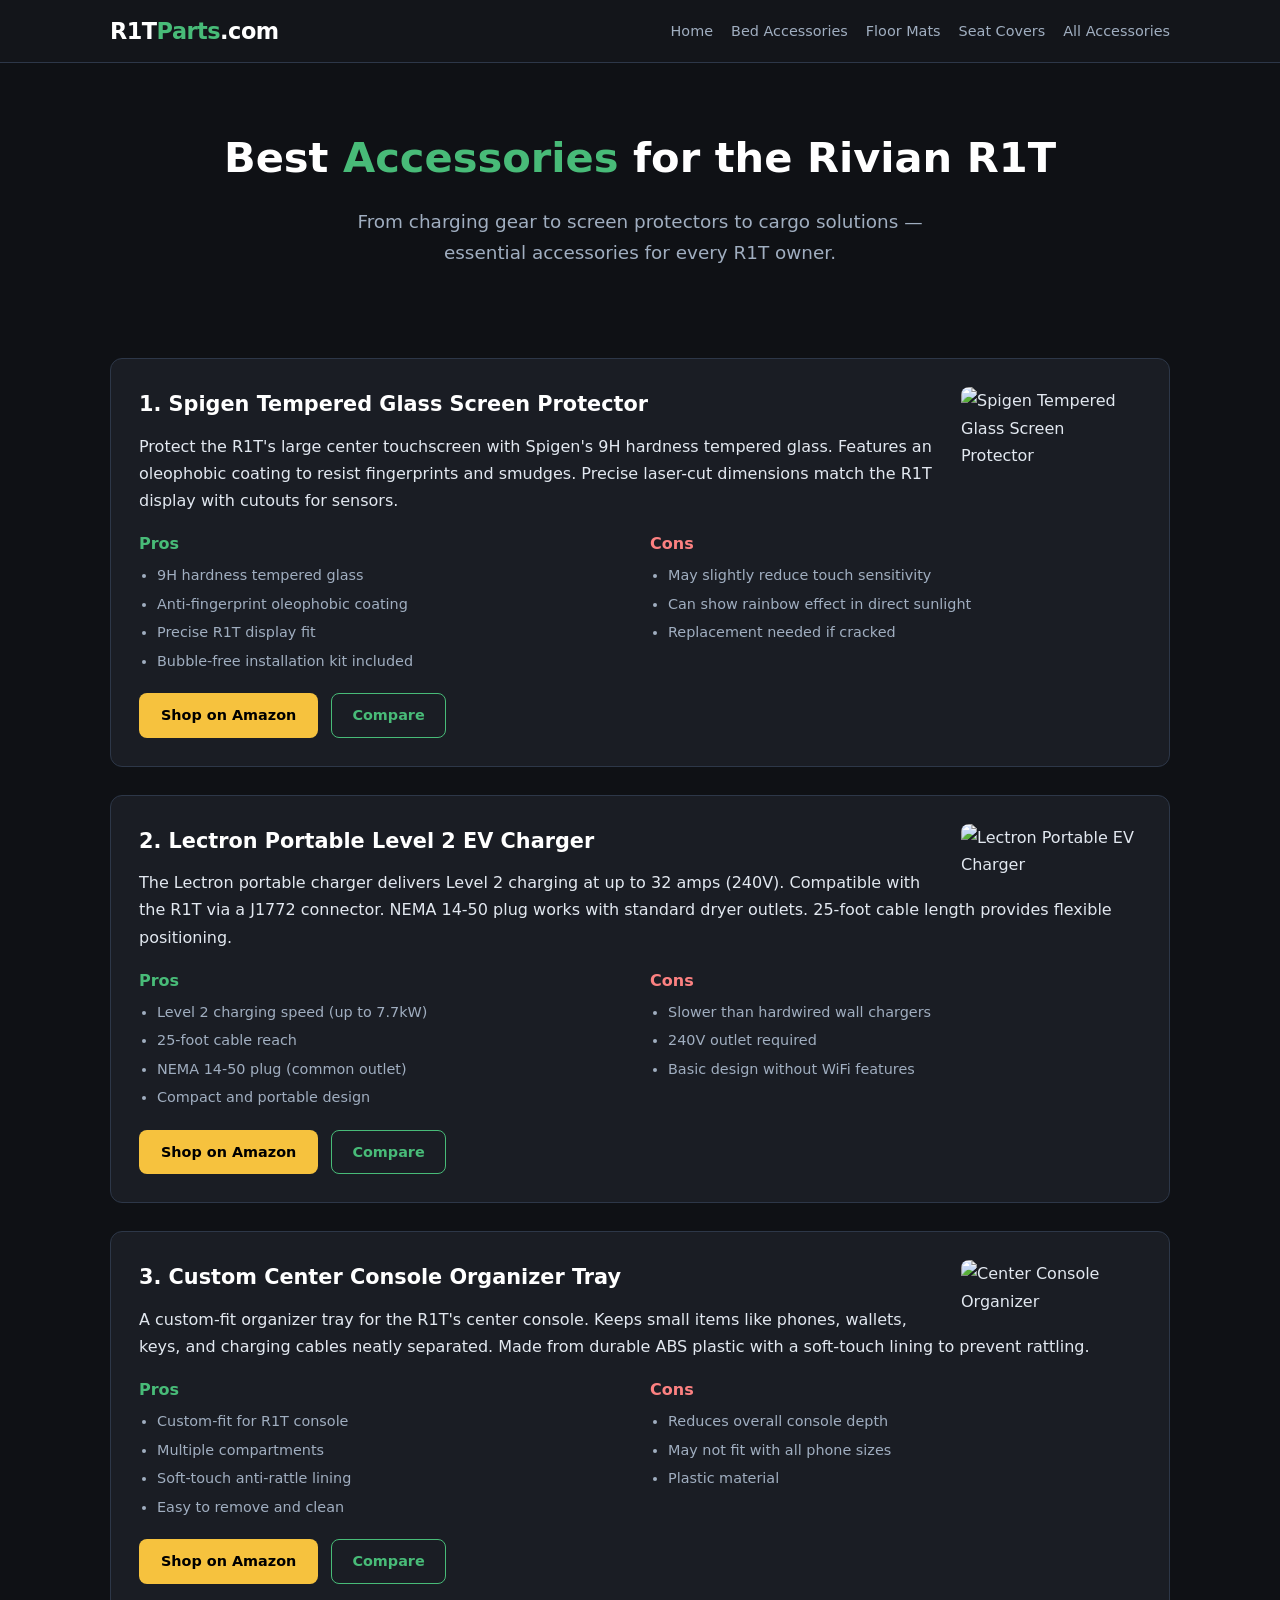
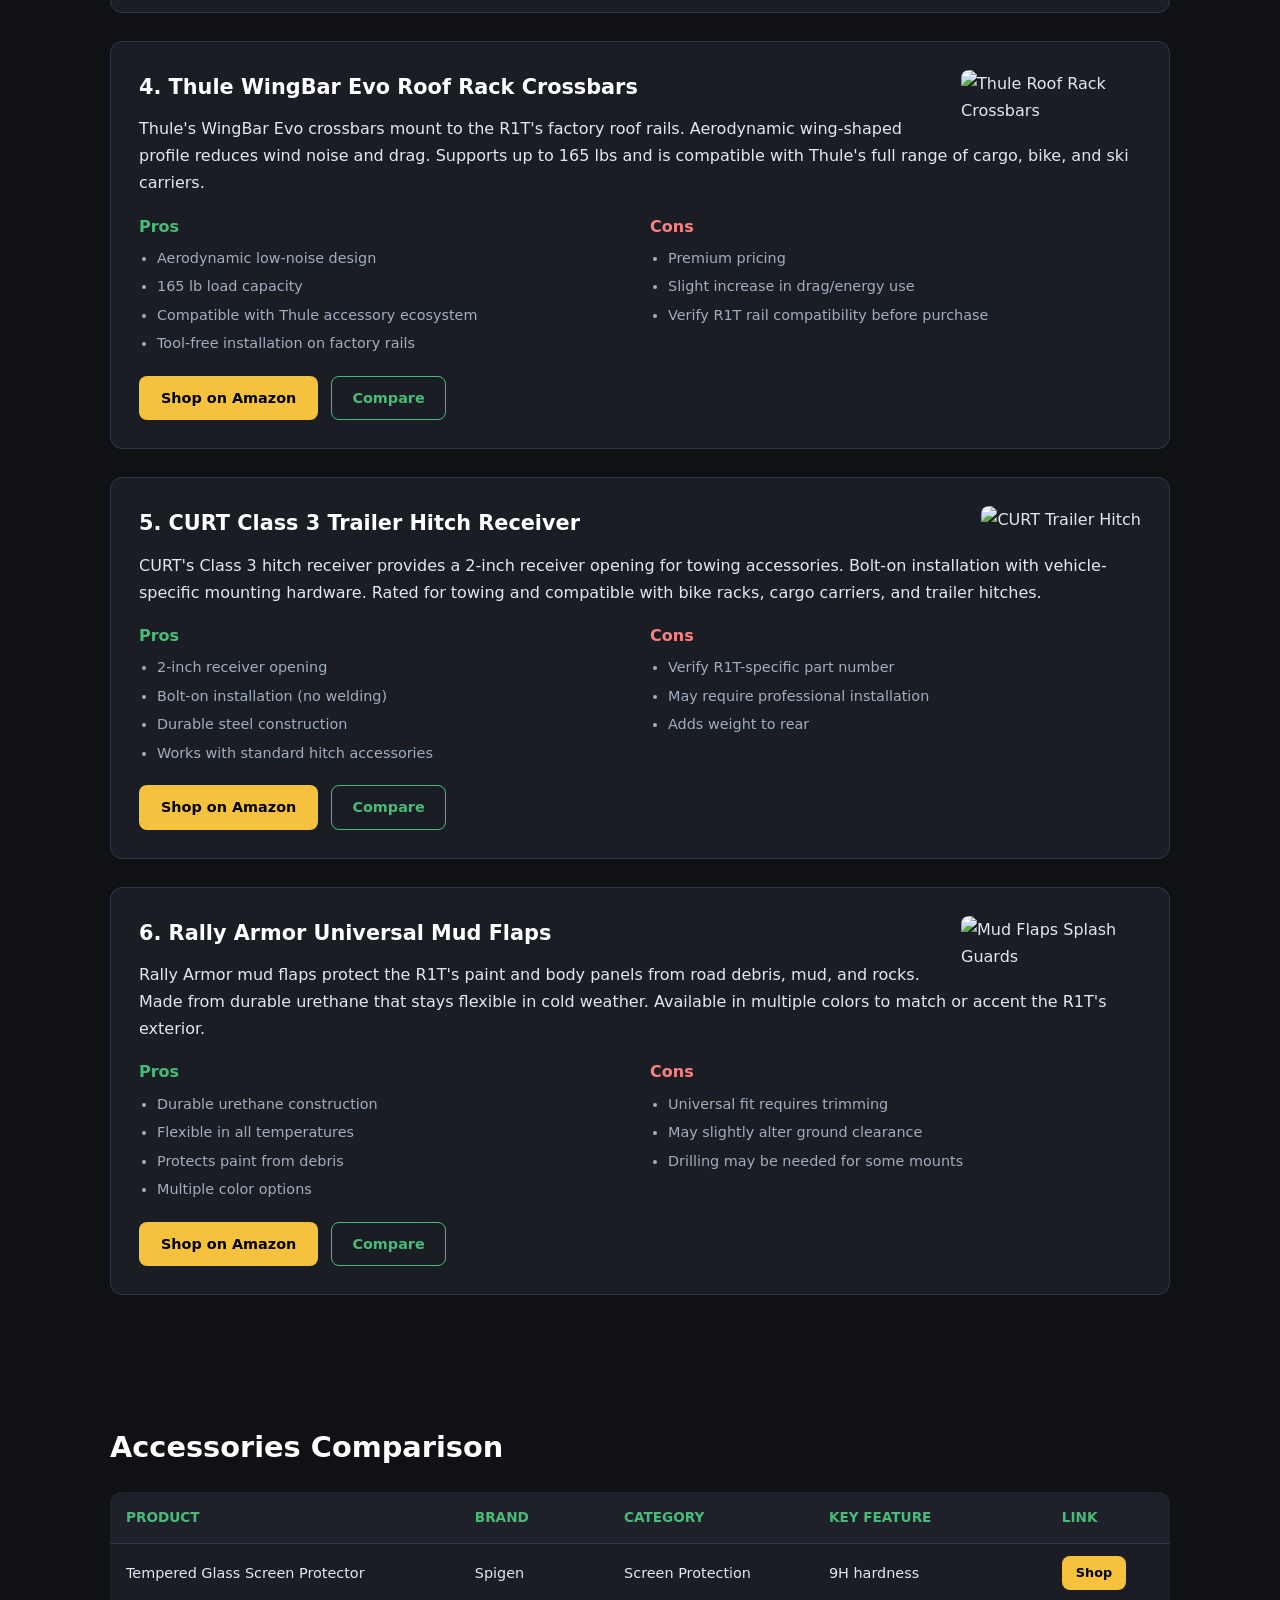
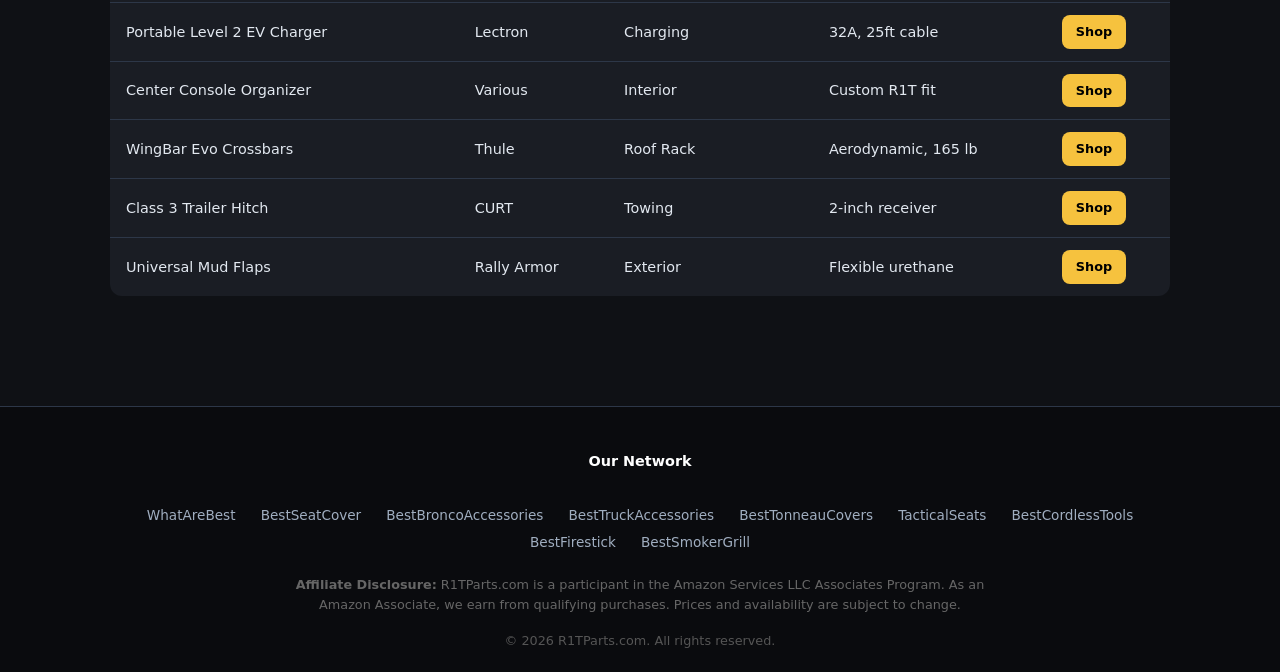
==== best-accessories.html @ c81ee78b "Build complete R1T Parts affiliate site - Homepage with top picks, comparison grid, category cards -" ====
<!DOCTYPE html>
<html lang="en">
<head>
<meta charset="UTF-8">
<meta name="viewport" content="width=device-width,initial-scale=1">
<title>Best Rivian R1T Accessories (2026) — Charging, Screen Protectors, Cargo &amp; More</title>
<meta name="description" content="Top accessories for the Rivian R1T: EV chargers, screen protectors, cargo organizers, roof racks, wheel accessories, and tow gear reviewed.">
<link rel="stylesheet" href="style.css">
</head>
<body>
<nav><div class="container"><a href="/" class="logo">R1T<span>Parts</span>.com</a><div class="links"><a href="/">Home</a><a href="best-bed-accessories.html">Bed Accessories</a><a href="best-floor-mats.html">Floor Mats</a><a href="best-seat-covers.html">Seat Covers</a><a href="best-accessories.html">All Accessories</a></div></div></nav>

<section class="hero">
<div class="container">
<h1>Best <span>Accessories</span> for the Rivian R1T</h1>
<p>From charging gear to screen protectors to cargo solutions — essential accessories for every R1T owner.</p>
</div>
</section>

<section class="section">
<div class="container">

<div class="review-card">
<div class="product-img"><img src="https://m.media-amazon.com/images/I/61MqTzaa9bL._AC_SL1500_.jpg" alt="Spigen Tempered Glass Screen Protector"></div>
<h3>1. Spigen Tempered Glass Screen Protector</h3>
<p>Protect the R1T's large center touchscreen with Spigen's 9H hardness tempered glass. Features an oleophobic coating to resist fingerprints and smudges. Precise laser-cut dimensions match the R1T display with cutouts for sensors.</p>
<div class="pros-cons">
<div class="pros"><h4>Pros</h4><ul><li>9H hardness tempered glass</li><li>Anti-fingerprint oleophobic coating</li><li>Precise R1T display fit</li><li>Bubble-free installation kit included</li></ul></div>
<div class="cons"><h4>Cons</h4><ul><li>May slightly reduce touch sensitivity</li><li>Can show rainbow effect in direct sunlight</li><li>Replacement needed if cracked</li></ul></div>
</div>
<a href="https://www.amazon.com/s?k=Spigen+screen+protector+Rivian+R1T&tag=brazenprodu01-20" class="btn-amazon">Shop on Amazon</a>
<a href="#comparison" class="btn-outline">Compare</a>
</div>

<div class="review-card">
<div class="product-img"><img src="https://m.media-amazon.com/images/I/61Kzb9p0TkL._AC_SL1500_.jpg" alt="Lectron Portable EV Charger"></div>
<h3>2. Lectron Portable Level 2 EV Charger</h3>
<p>The Lectron portable charger delivers Level 2 charging at up to 32 amps (240V). Compatible with the R1T via a J1772 connector. NEMA 14-50 plug works with standard dryer outlets. 25-foot cable length provides flexible positioning.</p>
<div class="pros-cons">
<div class="pros"><h4>Pros</h4><ul><li>Level 2 charging speed (up to 7.7kW)</li><li>25-foot cable reach</li><li>NEMA 14-50 plug (common outlet)</li><li>Compact and portable design</li></ul></div>
<div class="cons"><h4>Cons</h4><ul><li>Slower than hardwired wall chargers</li><li>240V outlet required</li><li>Basic design without WiFi features</li></ul></div>
</div>
<a href="https://www.amazon.com/s?k=Lectron+portable+Level+2+EV+charger&tag=brazenprodu01-20" class="btn-amazon">Shop on Amazon</a>
<a href="#comparison" class="btn-outline">Compare</a>
</div>

<div class="review-card">
<div class="product-img"><img src="https://m.media-amazon.com/images/I/71R1qR3xl1L._AC_SL1500_.jpg" alt="Center Console Organizer"></div>
<h3>3. Custom Center Console Organizer Tray</h3>
<p>A custom-fit organizer tray for the R1T's center console. Keeps small items like phones, wallets, keys, and charging cables neatly separated. Made from durable ABS plastic with a soft-touch lining to prevent rattling.</p>
<div class="pros-cons">
<div class="pros"><h4>Pros</h4><ul><li>Custom-fit for R1T console</li><li>Multiple compartments</li><li>Soft-touch anti-rattle lining</li><li>Easy to remove and clean</li></ul></div>
<div class="cons"><h4>Cons</h4><ul><li>Reduces overall console depth</li><li>May not fit with all phone sizes</li><li>Plastic material</li></ul></div>
</div>
<a href="https://www.amazon.com/s?k=Rivian+R1T+center+console+organizer&tag=brazenprodu01-20" class="btn-amazon">Shop on Amazon</a>
<a href="#comparison" class="btn-outline">Compare</a>
</div>

<div class="review-card">
<div class="product-img"><img src="https://m.media-amazon.com/images/I/71YxDHOGi4L._AC_SL1500_.jpg" alt="Thule Roof Rack Crossbars"></div>
<h3>4. Thule WingBar Evo Roof Rack Crossbars</h3>
<p>Thule's WingBar Evo crossbars mount to the R1T's factory roof rails. Aerodynamic wing-shaped profile reduces wind noise and drag. Supports up to 165 lbs and is compatible with Thule's full range of cargo, bike, and ski carriers.</p>
<div class="pros-cons">
<div class="pros"><h4>Pros</h4><ul><li>Aerodynamic low-noise design</li><li>165 lb load capacity</li><li>Compatible with Thule accessory ecosystem</li><li>Tool-free installation on factory rails</li></ul></div>
<div class="cons"><h4>Cons</h4><ul><li>Premium pricing</li><li>Slight increase in drag/energy use</li><li>Verify R1T rail compatibility before purchase</li></ul></div>
</div>
<a href="https://www.amazon.com/s?k=Thule+WingBar+Evo+crossbars&tag=brazenprodu01-20" class="btn-amazon">Shop on Amazon</a>
<a href="#comparison" class="btn-outline">Compare</a>
</div>

<div class="review-card">
<div class="product-img"><img src="https://m.media-amazon.com/images/I/71UuHbJVHNL._AC_SL1500_.jpg" alt="CURT Trailer Hitch"></div>
<h3>5. CURT Class 3 Trailer Hitch Receiver</h3>
<p>CURT's Class 3 hitch receiver provides a 2-inch receiver opening for towing accessories. Bolt-on installation with vehicle-specific mounting hardware. Rated for towing and compatible with bike racks, cargo carriers, and trailer hitches.</p>
<div class="pros-cons">
<div class="pros"><h4>Pros</h4><ul><li>2-inch receiver opening</li><li>Bolt-on installation (no welding)</li><li>Durable steel construction</li><li>Works with standard hitch accessories</li></ul></div>
<div class="cons"><h4>Cons</h4><ul><li>Verify R1T-specific part number</li><li>May require professional installation</li><li>Adds weight to rear</li></ul></div>
</div>
<a href="https://www.amazon.com/s?k=CURT+trailer+hitch+receiver&tag=brazenprodu01-20" class="btn-amazon">Shop on Amazon</a>
<a href="#comparison" class="btn-outline">Compare</a>
</div>

<div class="review-card">
<div class="product-img"><img src="https://m.media-amazon.com/images/I/71kLx0rRV0L._AC_SL1500_.jpg" alt="Mud Flaps Splash Guards"></div>
<h3>6. Rally Armor Universal Mud Flaps</h3>
<p>Rally Armor mud flaps protect the R1T's paint and body panels from road debris, mud, and rocks. Made from durable urethane that stays flexible in cold weather. Available in multiple colors to match or accent the R1T's exterior.</p>
<div class="pros-cons">
<div class="pros"><h4>Pros</h4><ul><li>Durable urethane construction</li><li>Flexible in all temperatures</li><li>Protects paint from debris</li><li>Multiple color options</li></ul></div>
<div class="cons"><h4>Cons</h4><ul><li>Universal fit requires trimming</li><li>May slightly alter ground clearance</li><li>Drilling may be needed for some mounts</li></ul></div>
</div>
<a href="https://www.amazon.com/s?k=Rally+Armor+mud+flaps+truck&tag=brazenprodu01-20" class="btn-amazon">Shop on Amazon</a>
<a href="#comparison" class="btn-outline">Compare</a>
</div>

</div>
</section>

<section class="section" id="comparison">
<div class="container">
<h2>Accessories Comparison</h2>
<div class="table-wrap">
<table>
<thead><tr><th>Product</th><th>Brand</th><th>Category</th><th>Key Feature</th><th>Link</th></tr></thead>
<tbody>
<tr><td>Tempered Glass Screen Protector</td><td>Spigen</td><td>Screen Protection</td><td>9H hardness</td><td><a href="https://www.amazon.com/s?k=Spigen+Rivian+R1T+screen&tag=brazenprodu01-20" class="btn-amazon" style="padding:6px 14px;font-size:.8rem">Shop</a></td></tr>
<tr><td>Portable Level 2 EV Charger</td><td>Lectron</td><td>Charging</td><td>32A, 25ft cable</td><td><a href="https://www.amazon.com/s?k=Lectron+EV+charger&tag=brazenprodu01-20" class="btn-amazon" style="padding:6px 14px;font-size:.8rem">Shop</a></td></tr>
<tr><td>Center Console Organizer</td><td>Various</td><td>Interior</td><td>Custom R1T fit</td><td><a href="https://www.amazon.com/s?k=Rivian+R1T+console+organizer&tag=brazenprodu01-20" class="btn-amazon" style="padding:6px 14px;font-size:.8rem">Shop</a></td></tr>
<tr><td>WingBar Evo Crossbars</td><td>Thule</td><td>Roof Rack</td><td>Aerodynamic, 165 lb</td><td><a href="https://www.amazon.com/s?k=Thule+WingBar+Evo&tag=brazenprodu01-20" class="btn-amazon" style="padding:6px 14px;font-size:.8rem">Shop</a></td></tr>
<tr><td>Class 3 Trailer Hitch</td><td>CURT</td><td>Towing</td><td>2-inch receiver</td><td><a href="https://www.amazon.com/s?k=CURT+trailer+hitch&tag=brazenprodu01-20" class="btn-amazon" style="padding:6px 14px;font-size:.8rem">Shop</a></td></tr>
<tr><td>Universal Mud Flaps</td><td>Rally Armor</td><td>Exterior</td><td>Flexible urethane</td><td><a href="https://www.amazon.com/s?k=Rally+Armor+mud+flaps&tag=brazenprodu01-20" class="btn-amazon" style="padding:6px 14px;font-size:.8rem">Shop</a></td></tr>
</tbody>
</table>
</div>
</div>
</section>

<footer><div class="container"><div class="footer-net"><strong style="color:#fff;font-size:.9rem">Our Network</strong><br><br><a href="https://whatarebest.com">WhatAreBest</a> <a href="https://bestseatcover.com">BestSeatCover</a> <a href="https://bestbroncoaccessories.com">BestBroncoAccessories</a> <a href="https://besttruckaccessories.com">BestTruckAccessories</a> <a href="https://besttonneaucovers.com">BestTonneauCovers</a> <a href="https://tacticalseats.com">TacticalSeats</a> <a href="https://bestcordlesstools.com">BestCordlessTools</a> <a href="https://bestfirestick.com">BestFirestick</a> <a href="https://bestsmokergrill.com">BestSmokerGrill</a></div><div class="footer-disc"><strong>Affiliate Disclosure:</strong> R1TParts.com is a participant in the Amazon Services LLC Associates Program. As an Amazon Associate, we earn from qualifying purchases. Prices and availability are subject to change.</div><div class="footer-copy">&copy; 2026 R1TParts.com. All rights reserved.</div></div></footer>
</body>
</html>
---- style.css ----
*{margin:0;padding:0;box-sizing:border-box}
:root{--bg:#0f1115;--card:#1a1d24;--accent:#48bb78;--accent2:#38a169;--yellow:#f6c23e;--text:#e2e8f0;--muted:#a0aec0;--border:#2d3748}
body{font-family:'Segoe UI',system-ui,-apple-system,sans-serif;background:var(--bg);color:var(--text);line-height:1.7}
a{color:var(--accent);text-decoration:none}
a:hover{text-decoration:underline}
img{max-width:100%;height:auto}

/* NAV */
nav{background:#13151a;border-bottom:1px solid var(--border);padding:12px 0;position:sticky;top:0;z-index:100}
nav .container{display:flex;align-items:center;justify-content:space-between;flex-wrap:wrap;gap:10px}
nav .logo{font-size:1.4rem;font-weight:700;color:#fff;letter-spacing:-.5px}
nav .logo span{color:var(--accent)}
nav .links{display:flex;gap:18px;flex-wrap:wrap}
nav .links a{color:var(--muted);font-size:.9rem;font-weight:500}
nav .links a:hover{color:#fff;text-decoration:none}

.container{max-width:1100px;margin:0 auto;padding:0 20px}

/* HERO */
.hero{padding:60px 0 40px;text-align:center}
.hero h1{font-size:2.6rem;font-weight:800;color:#fff;margin-bottom:12px}
.hero h1 span{color:var(--accent)}
.hero p{font-size:1.15rem;color:var(--muted);max-width:650px;margin:0 auto}

/* SECTION */
.section{padding:50px 0}
.section h2{font-size:1.8rem;font-weight:700;color:#fff;margin-bottom:8px}
.section .subtitle{color:var(--muted);margin-bottom:30px;font-size:1rem}

/* PRODUCT GRID */
.grid{display:grid;grid-template-columns:repeat(auto-fill,minmax(300px,1fr));gap:24px}
.card{background:var(--card);border-radius:12px;border:1px solid var(--border);overflow:hidden;transition:transform .2s,border-color .2s}
.card:hover{transform:translateY(-4px);border-color:var(--accent)}
.card-img{width:100%;height:220px;object-fit:contain;background:#fff;padding:12px}
.card-body{padding:20px}
.card-body h3{font-size:1.15rem;font-weight:700;color:#fff;margin-bottom:6px}
.card-body .brand{color:var(--accent);font-size:.85rem;font-weight:600;margin-bottom:8px}
.card-body p{font-size:.9rem;color:var(--muted);margin-bottom:14px}
.card-body .price{font-size:1.1rem;font-weight:700;color:var(--yellow);margin-bottom:14px}
.btn-amazon{display:inline-block;background:var(--yellow);color:#000;font-weight:700;padding:10px 22px;border-radius:8px;font-size:.9rem;transition:background .2s}
.btn-amazon:hover{background:#e5b02e;text-decoration:none}
.btn-outline{display:inline-block;border:1px solid var(--accent);color:var(--accent);font-weight:600;padding:9px 20px;border-radius:8px;font-size:.9rem;margin-left:8px;transition:background .2s}
.btn-outline:hover{background:var(--accent);color:#000;text-decoration:none}

/* COMPARISON TABLE */
.table-wrap{overflow-x:auto;margin-top:20px}
table{width:100%;border-collapse:collapse;background:var(--card);border-radius:12px;overflow:hidden}
th{background:#1e2129;color:var(--accent);font-size:.85rem;text-transform:uppercase;padding:14px 16px;text-align:left}
td{padding:12px 16px;border-top:1px solid var(--border);font-size:.9rem;color:var(--text)}
tr:hover td{background:#1e2129}

/* REVIEW CARDS (subpages) */
.review-card{background:var(--card);border:1px solid var(--border);border-radius:12px;padding:28px;margin-bottom:28px}
.review-card h3{font-size:1.3rem;color:#fff;margin-bottom:10px}
.review-card .pros-cons{display:grid;grid-template-columns:1fr 1fr;gap:20px;margin:16px 0}
.review-card .pros h4{color:var(--accent)}
.review-card .cons h4{color:#fc8181}
.review-card ul{padding-left:18px;margin-top:6px}
.review-card li{font-size:.9rem;color:var(--muted);margin-bottom:4px}
.review-card .product-img{float:right;margin:0 0 12px 20px;max-width:180px}
.review-card .product-img img{width:100%;border-radius:8px}

/* FOOTER */
footer{background:#0a0b0e;border-top:1px solid var(--border);padding:40px 0 20px;margin-top:60px}
.footer-net{text-align:center;margin-bottom:20px}
.footer-net a{color:var(--muted);font-size:.85rem;margin:0 10px}
.footer-net a:hover{color:var(--accent)}
.footer-disc{text-align:center;font-size:.8rem;color:#666;max-width:700px;margin:0 auto 16px;line-height:1.5}
.footer-copy{text-align:center;font-size:.8rem;color:#555}

/* RESPONSIVE */
@media(max-width:768px){
  .hero h1{font-size:1.8rem}
  .grid{grid-template-columns:1fr}
  .review-card .pros-cons{grid-template-columns:1fr}
  .review-card .product-img{float:none;max-width:100%;margin:0 0 16px 0}
  nav .links{gap:10px}
}
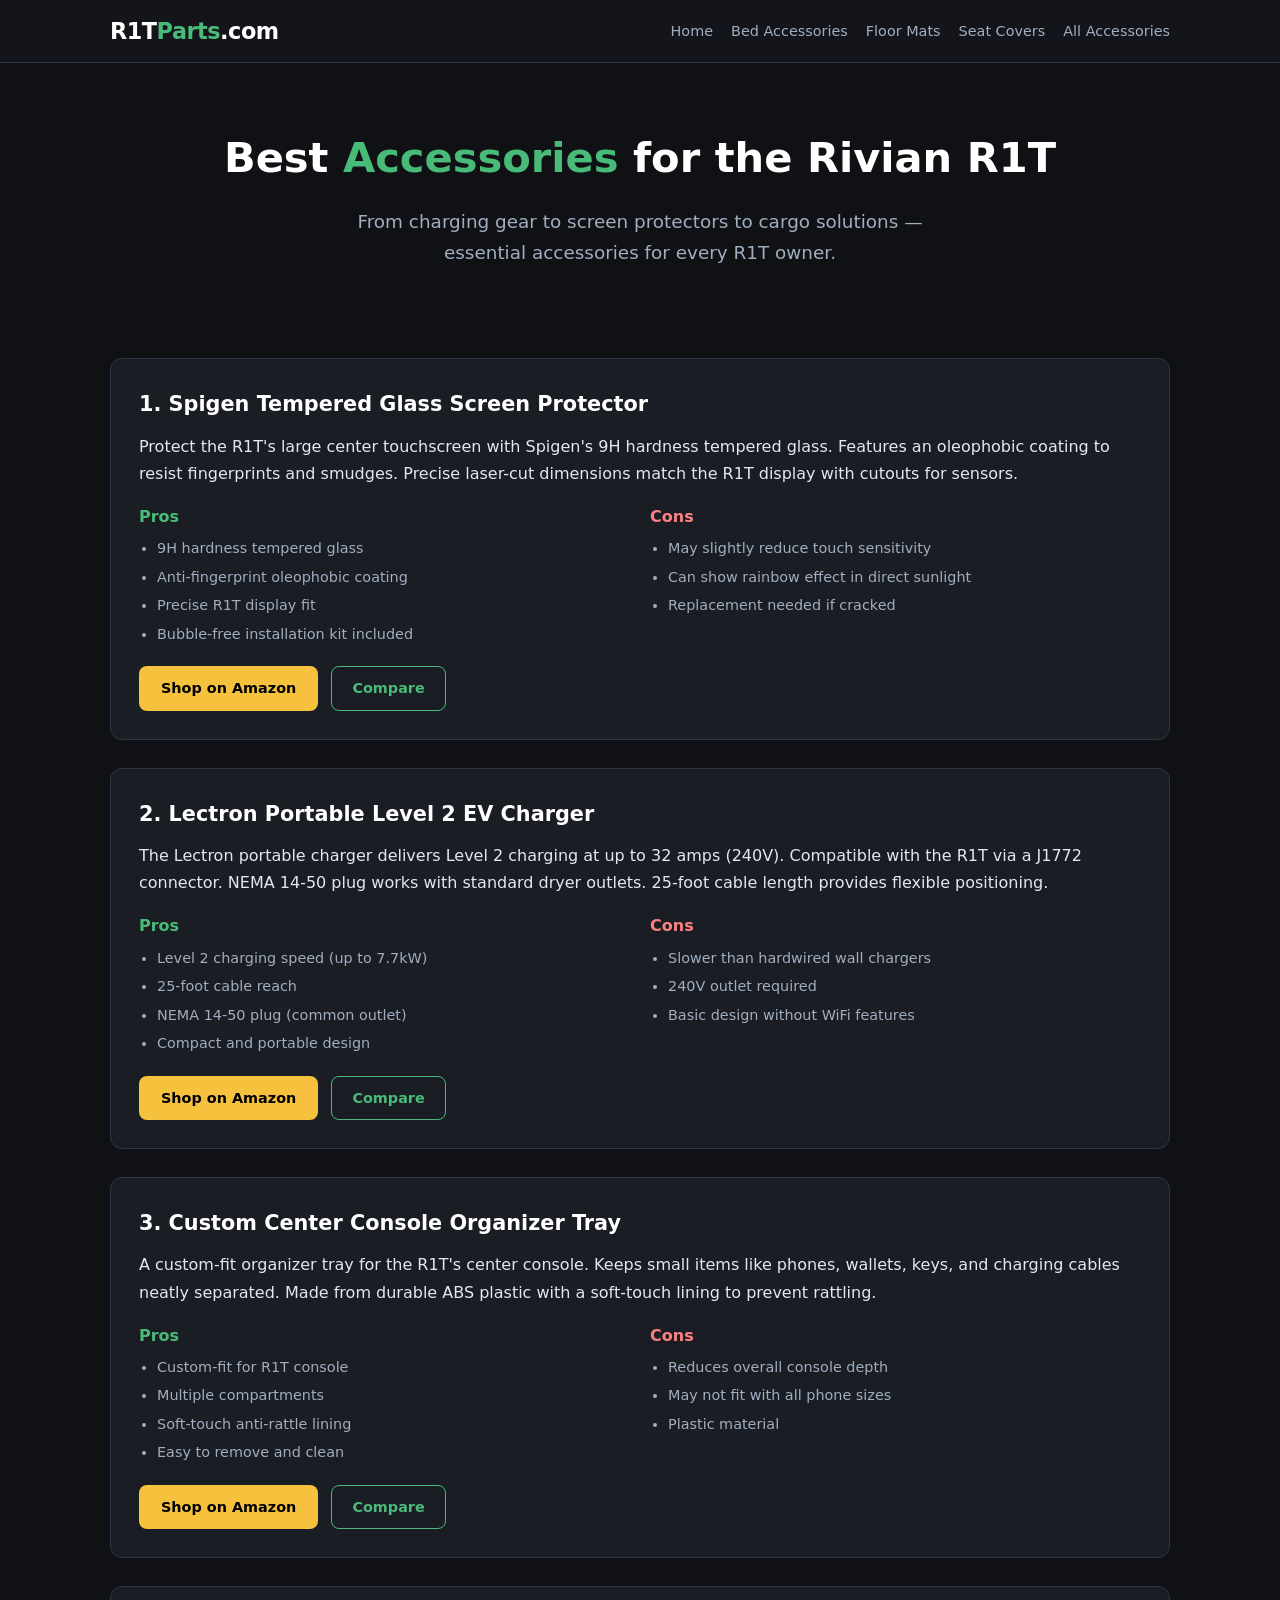
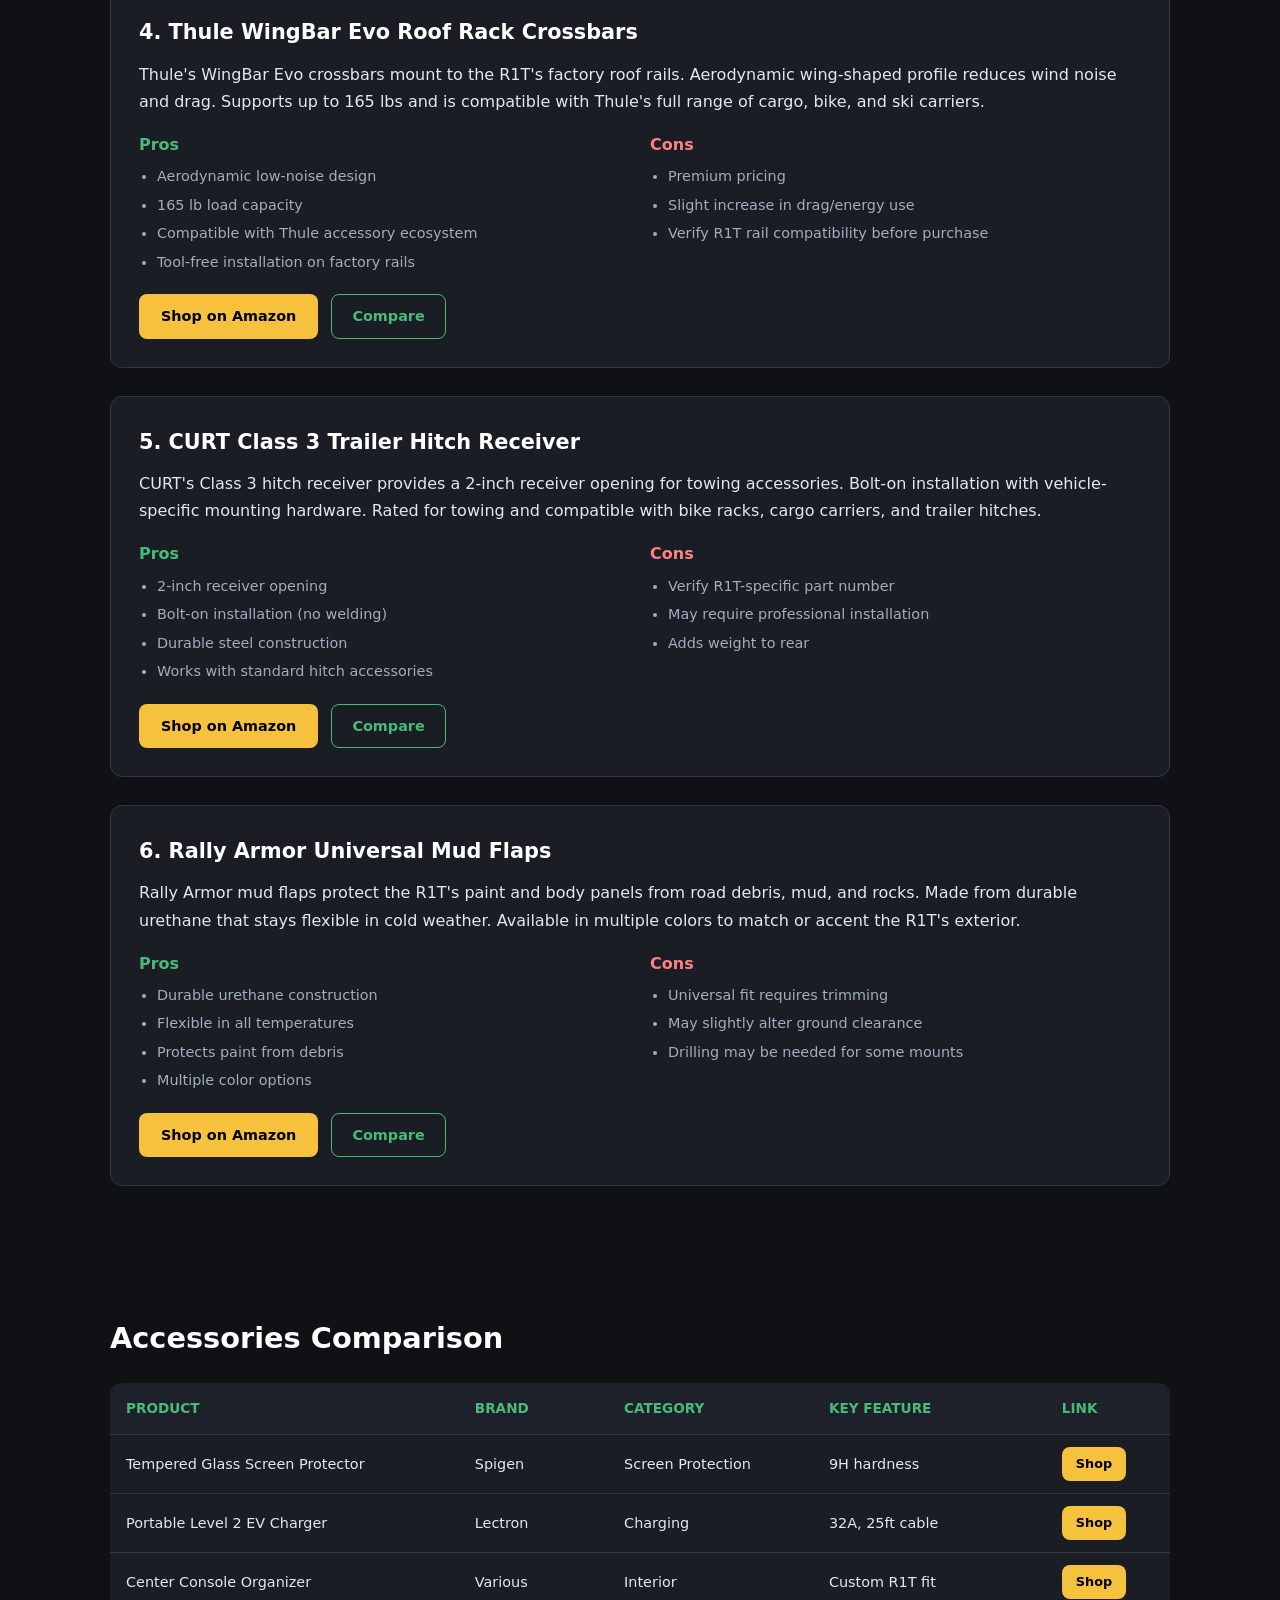
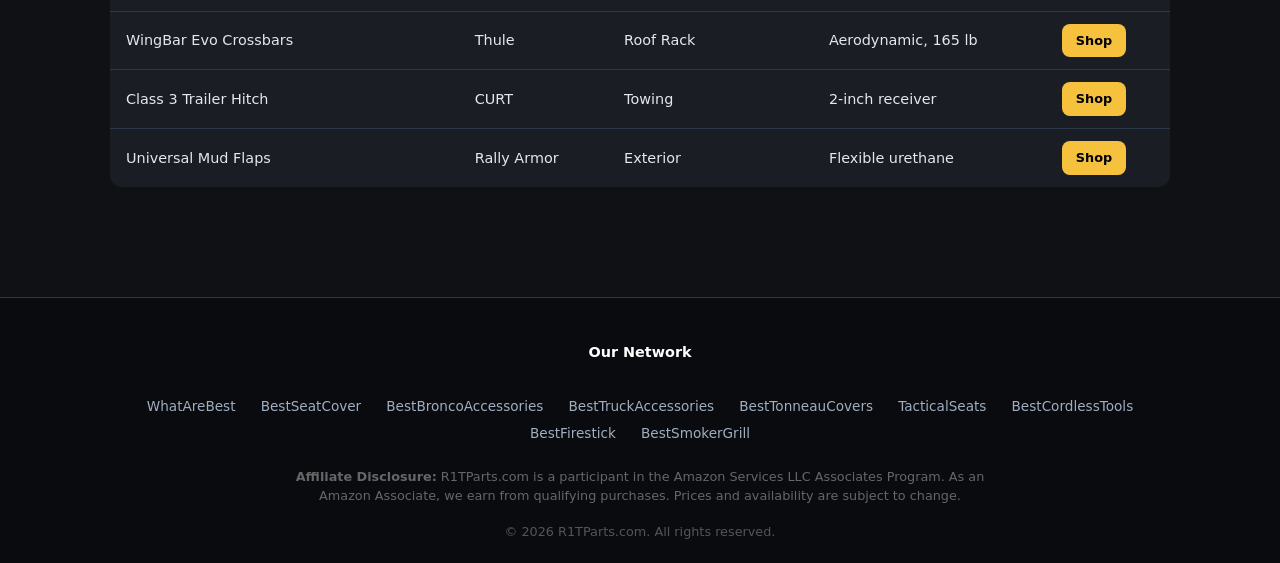
==== commit e02956a0: "Add central contact form stub + scrub exposed emails (Web3Forms key pending)" ====
--- a/best-accessories.html
+++ b/best-accessories.html
@@ -21,7 +21,7 @@
 <div class="container">
 
 <div class="review-card">
-<div class="product-img"><img src="https://m.media-amazon.com/images/I/61MqTzaa9bL._AC_SL1500_.jpg" alt="Spigen Tempered Glass Screen Protector"></div>
+<div class="product-img"></div>
 <h3>1. Spigen Tempered Glass Screen Protector</h3>
 <p>Protect the R1T's large center touchscreen with Spigen's 9H hardness tempered glass. Features an oleophobic coating to resist fingerprints and smudges. Precise laser-cut dimensions match the R1T display with cutouts for sensors.</p>
 <div class="pros-cons">
@@ -33,7 +33,7 @@
 </div>
 
 <div class="review-card">
-<div class="product-img"><img src="https://m.media-amazon.com/images/I/61Kzb9p0TkL._AC_SL1500_.jpg" alt="Lectron Portable EV Charger"></div>
+<div class="product-img"></div>
 <h3>2. Lectron Portable Level 2 EV Charger</h3>
 <p>The Lectron portable charger delivers Level 2 charging at up to 32 amps (240V). Compatible with the R1T via a J1772 connector. NEMA 14-50 plug works with standard dryer outlets. 25-foot cable length provides flexible positioning.</p>
 <div class="pros-cons">
@@ -45,7 +45,7 @@
 </div>
 
 <div class="review-card">
-<div class="product-img"><img src="https://m.media-amazon.com/images/I/71R1qR3xl1L._AC_SL1500_.jpg" alt="Center Console Organizer"></div>
+<div class="product-img"></div>
 <h3>3. Custom Center Console Organizer Tray</h3>
 <p>A custom-fit organizer tray for the R1T's center console. Keeps small items like phones, wallets, keys, and charging cables neatly separated. Made from durable ABS plastic with a soft-touch lining to prevent rattling.</p>
 <div class="pros-cons">
@@ -57,7 +57,7 @@
 </div>
 
 <div class="review-card">
-<div class="product-img"><img src="https://m.media-amazon.com/images/I/71YxDHOGi4L._AC_SL1500_.jpg" alt="Thule Roof Rack Crossbars"></div>
+<div class="product-img"></div>
 <h3>4. Thule WingBar Evo Roof Rack Crossbars</h3>
 <p>Thule's WingBar Evo crossbars mount to the R1T's factory roof rails. Aerodynamic wing-shaped profile reduces wind noise and drag. Supports up to 165 lbs and is compatible with Thule's full range of cargo, bike, and ski carriers.</p>
 <div class="pros-cons">
@@ -69,7 +69,7 @@
 </div>
 
 <div class="review-card">
-<div class="product-img"><img src="https://m.media-amazon.com/images/I/71UuHbJVHNL._AC_SL1500_.jpg" alt="CURT Trailer Hitch"></div>
+<div class="product-img"></div>
 <h3>5. CURT Class 3 Trailer Hitch Receiver</h3>
 <p>CURT's Class 3 hitch receiver provides a 2-inch receiver opening for towing accessories. Bolt-on installation with vehicle-specific mounting hardware. Rated for towing and compatible with bike racks, cargo carriers, and trailer hitches.</p>
 <div class="pros-cons">
@@ -81,7 +81,7 @@
 </div>
 
 <div class="review-card">
-<div class="product-img"><img src="https://m.media-amazon.com/images/I/71kLx0rRV0L._AC_SL1500_.jpg" alt="Mud Flaps Splash Guards"></div>
+<div class="product-img"></div>
 <h3>6. Rally Armor Universal Mud Flaps</h3>
 <p>Rally Armor mud flaps protect the R1T's paint and body panels from road debris, mud, and rocks. Made from durable urethane that stays flexible in cold weather. Available in multiple colors to match or accent the R1T's exterior.</p>
 <div class="pros-cons">
